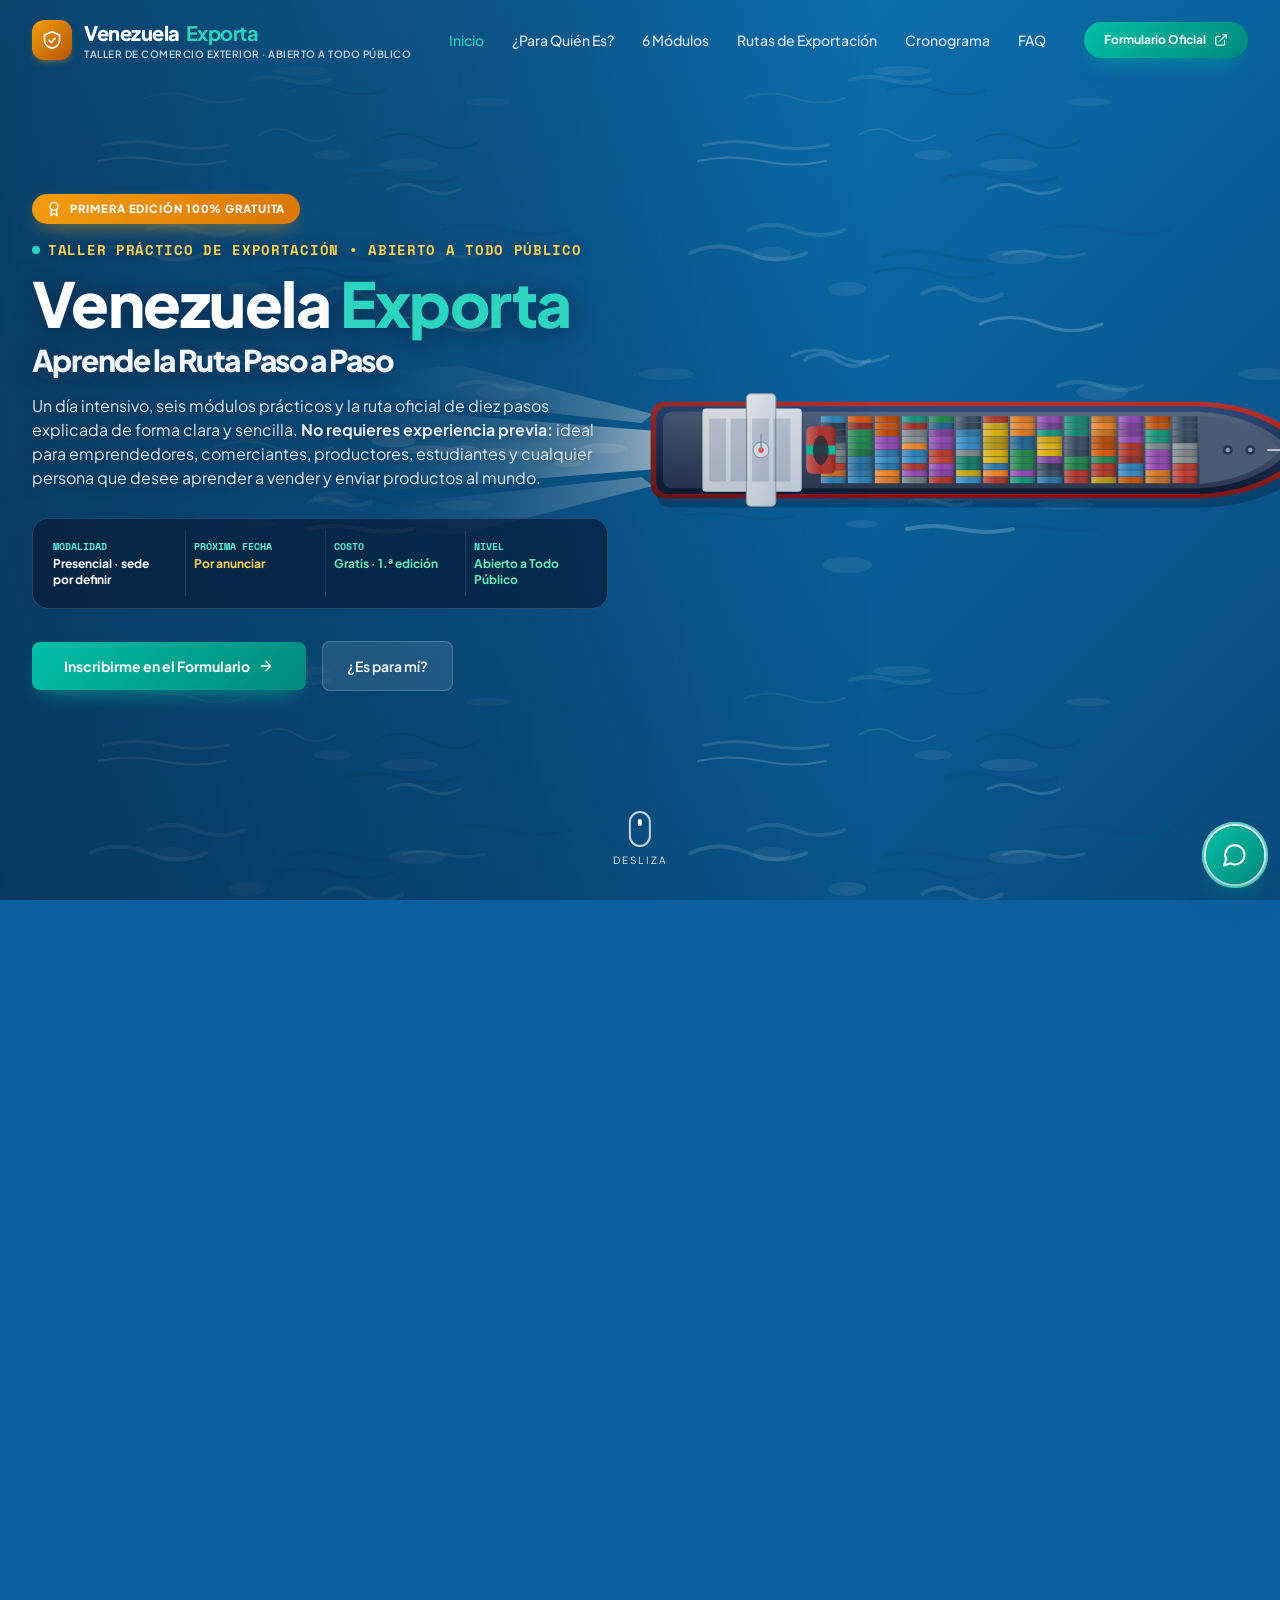
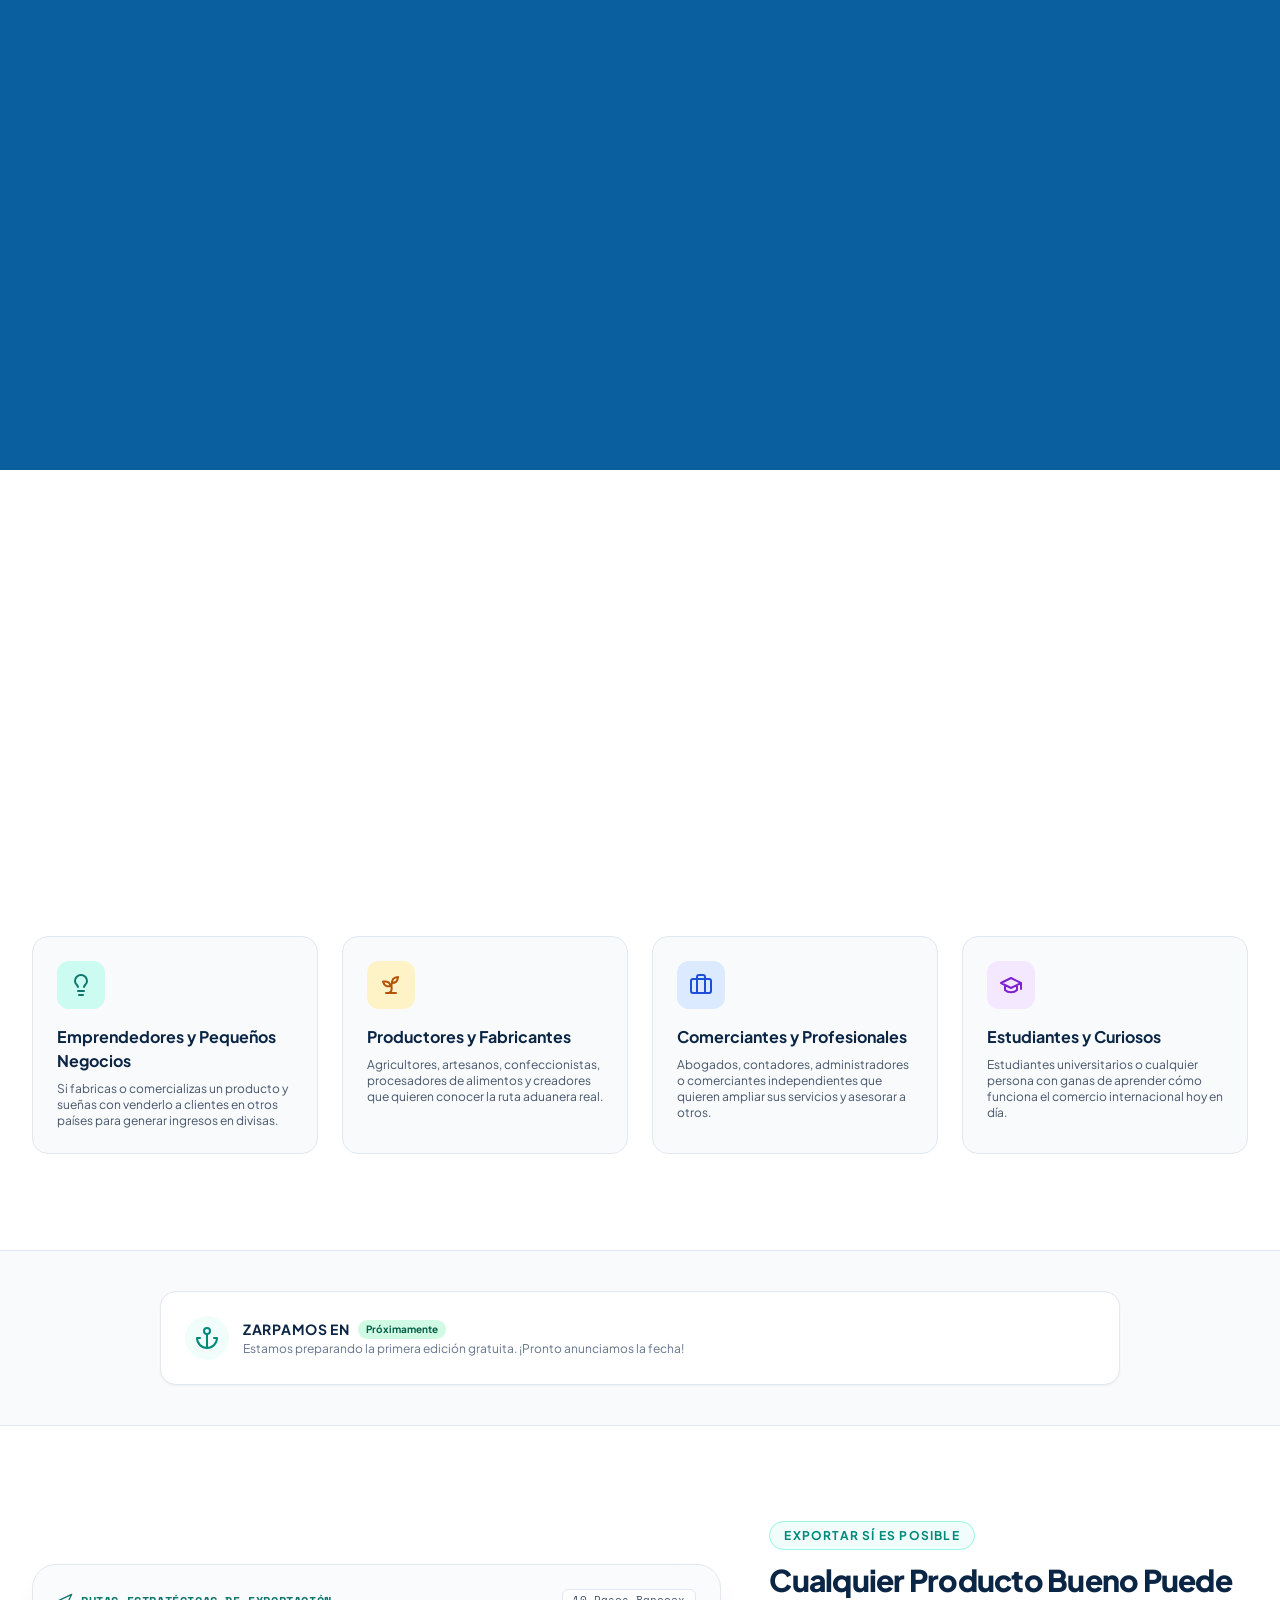
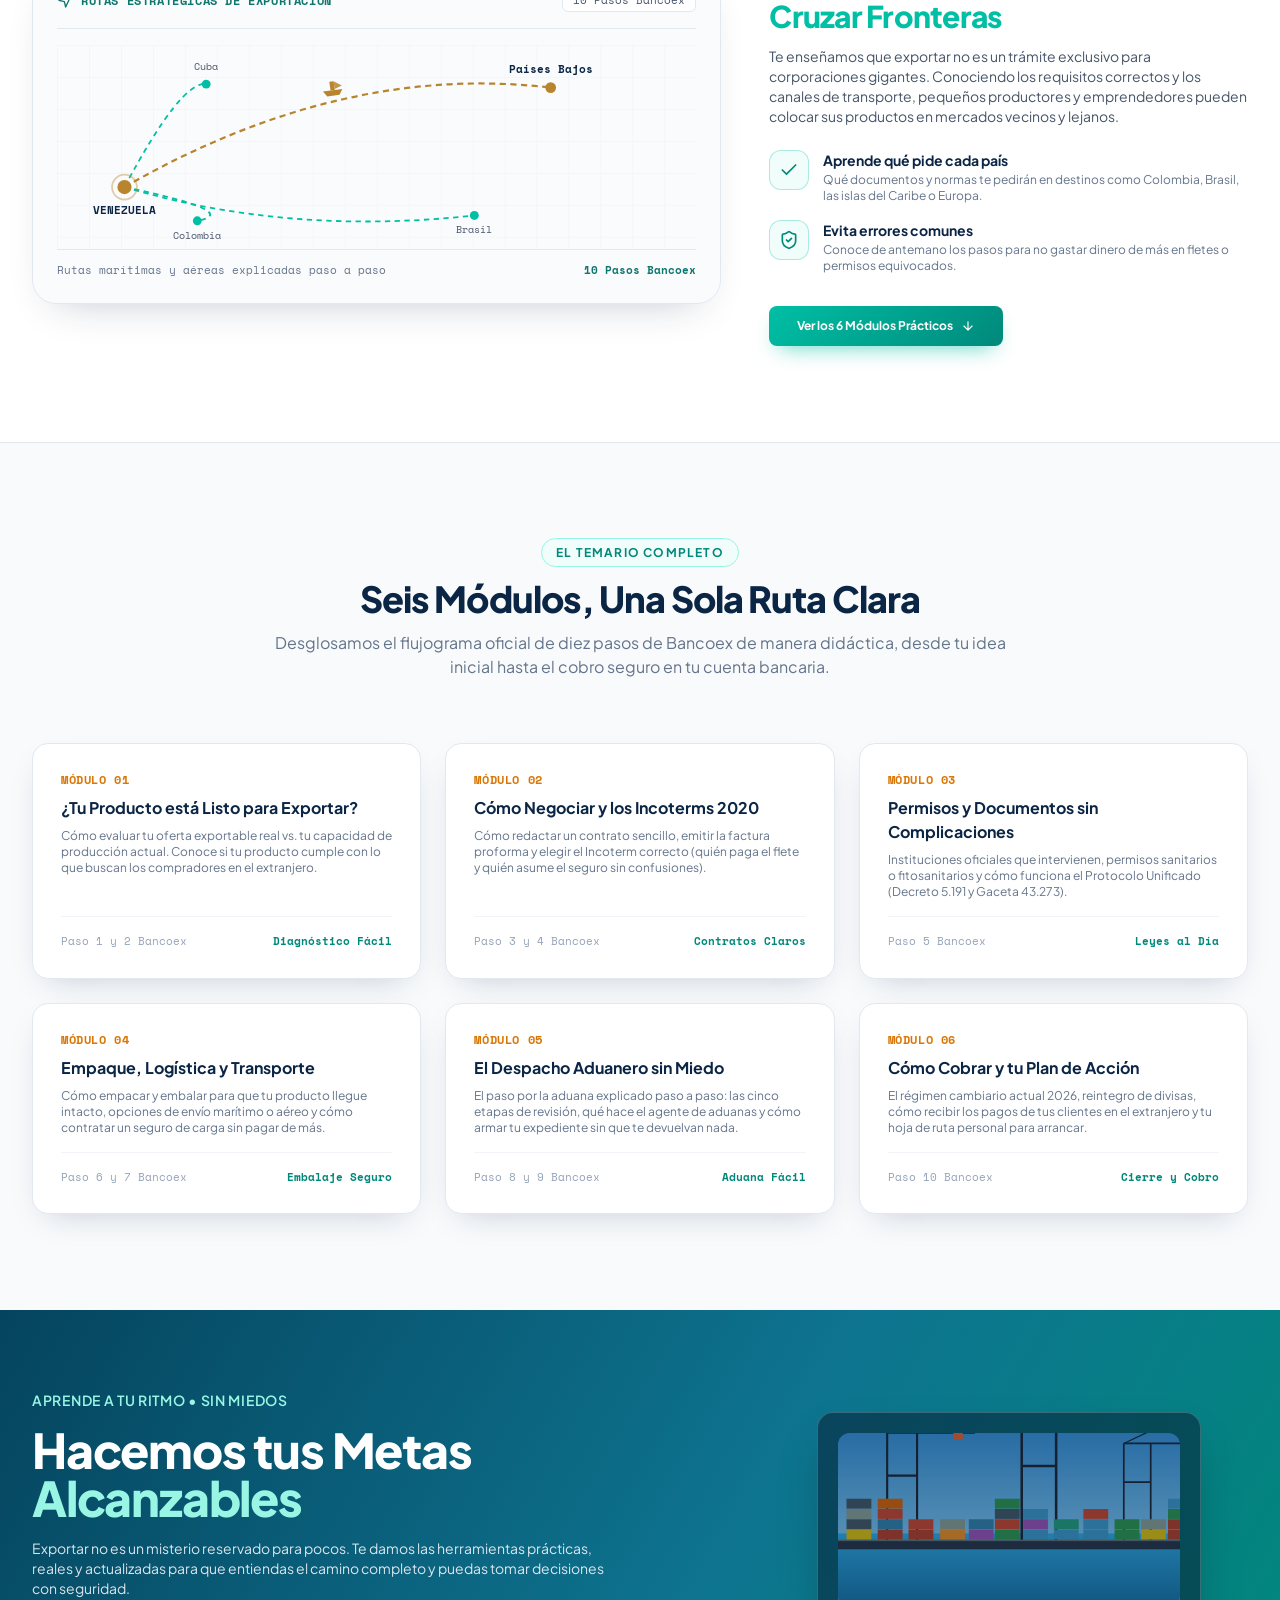
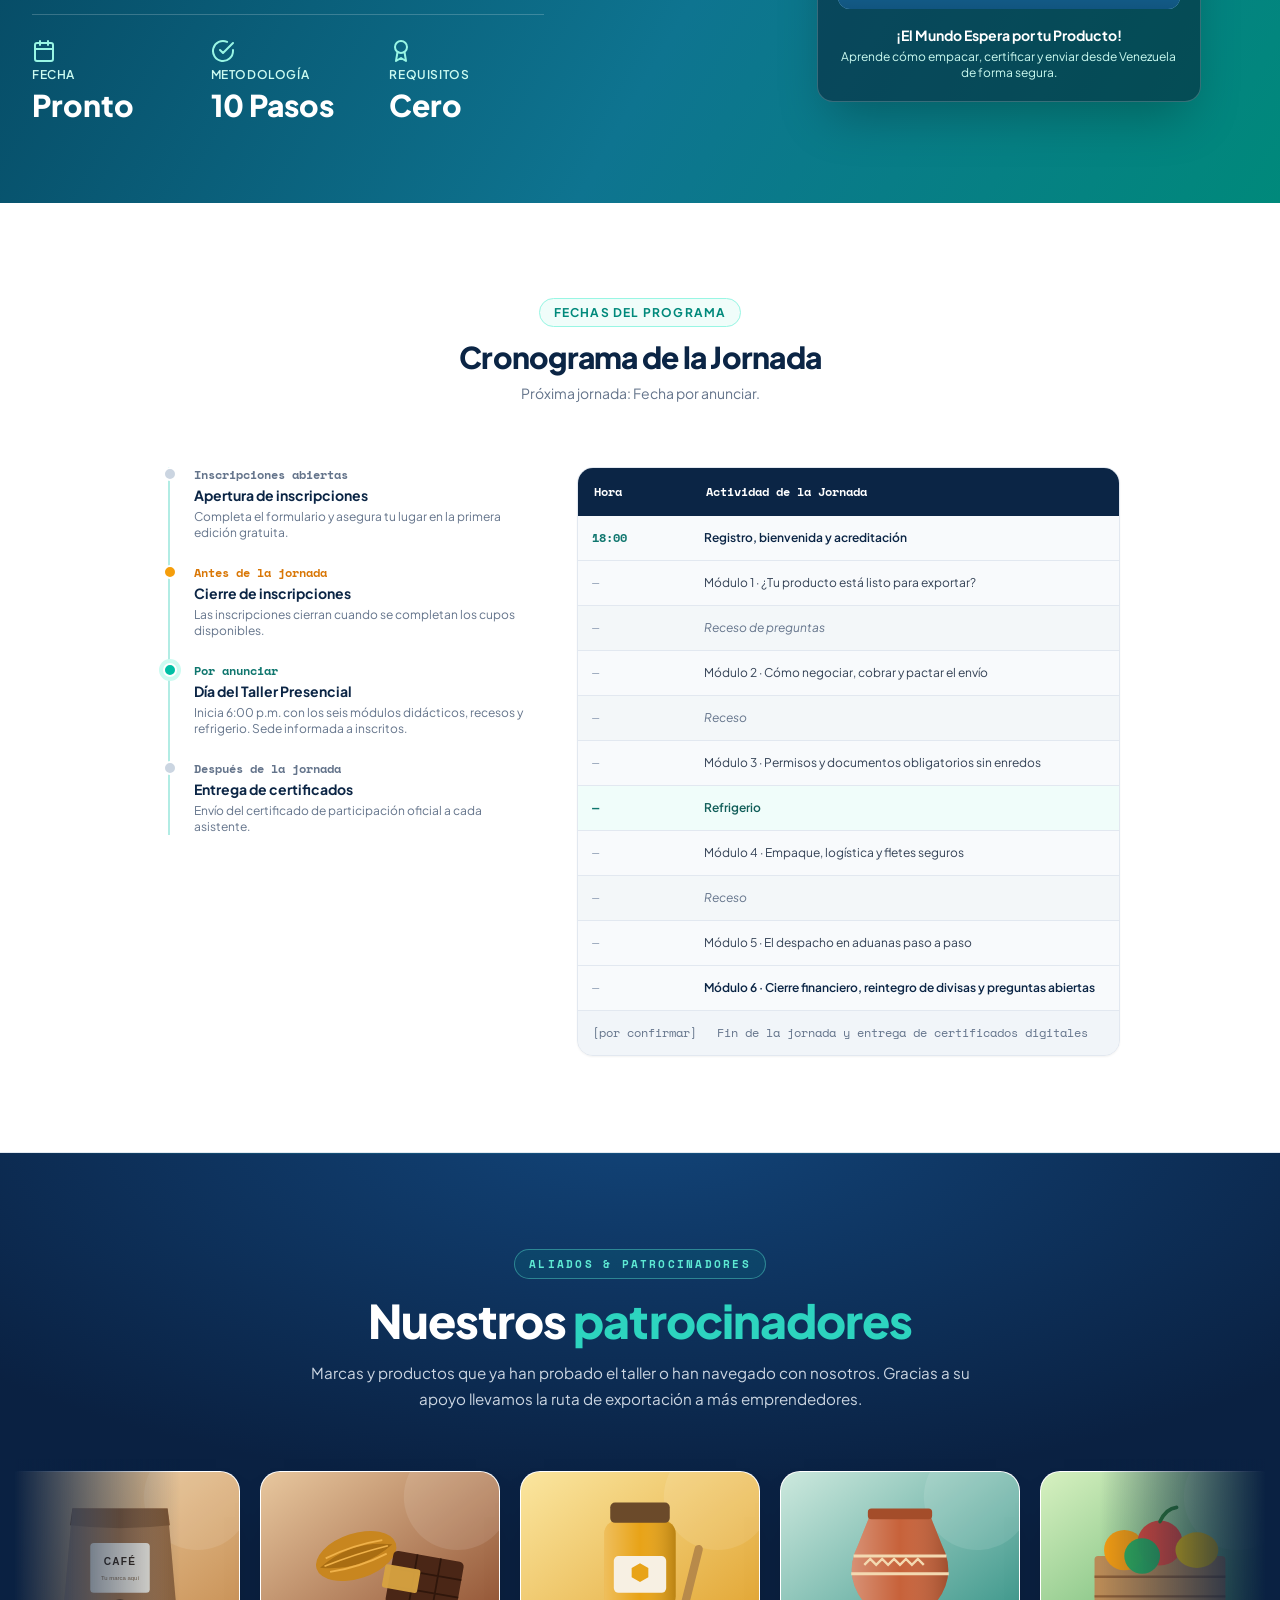
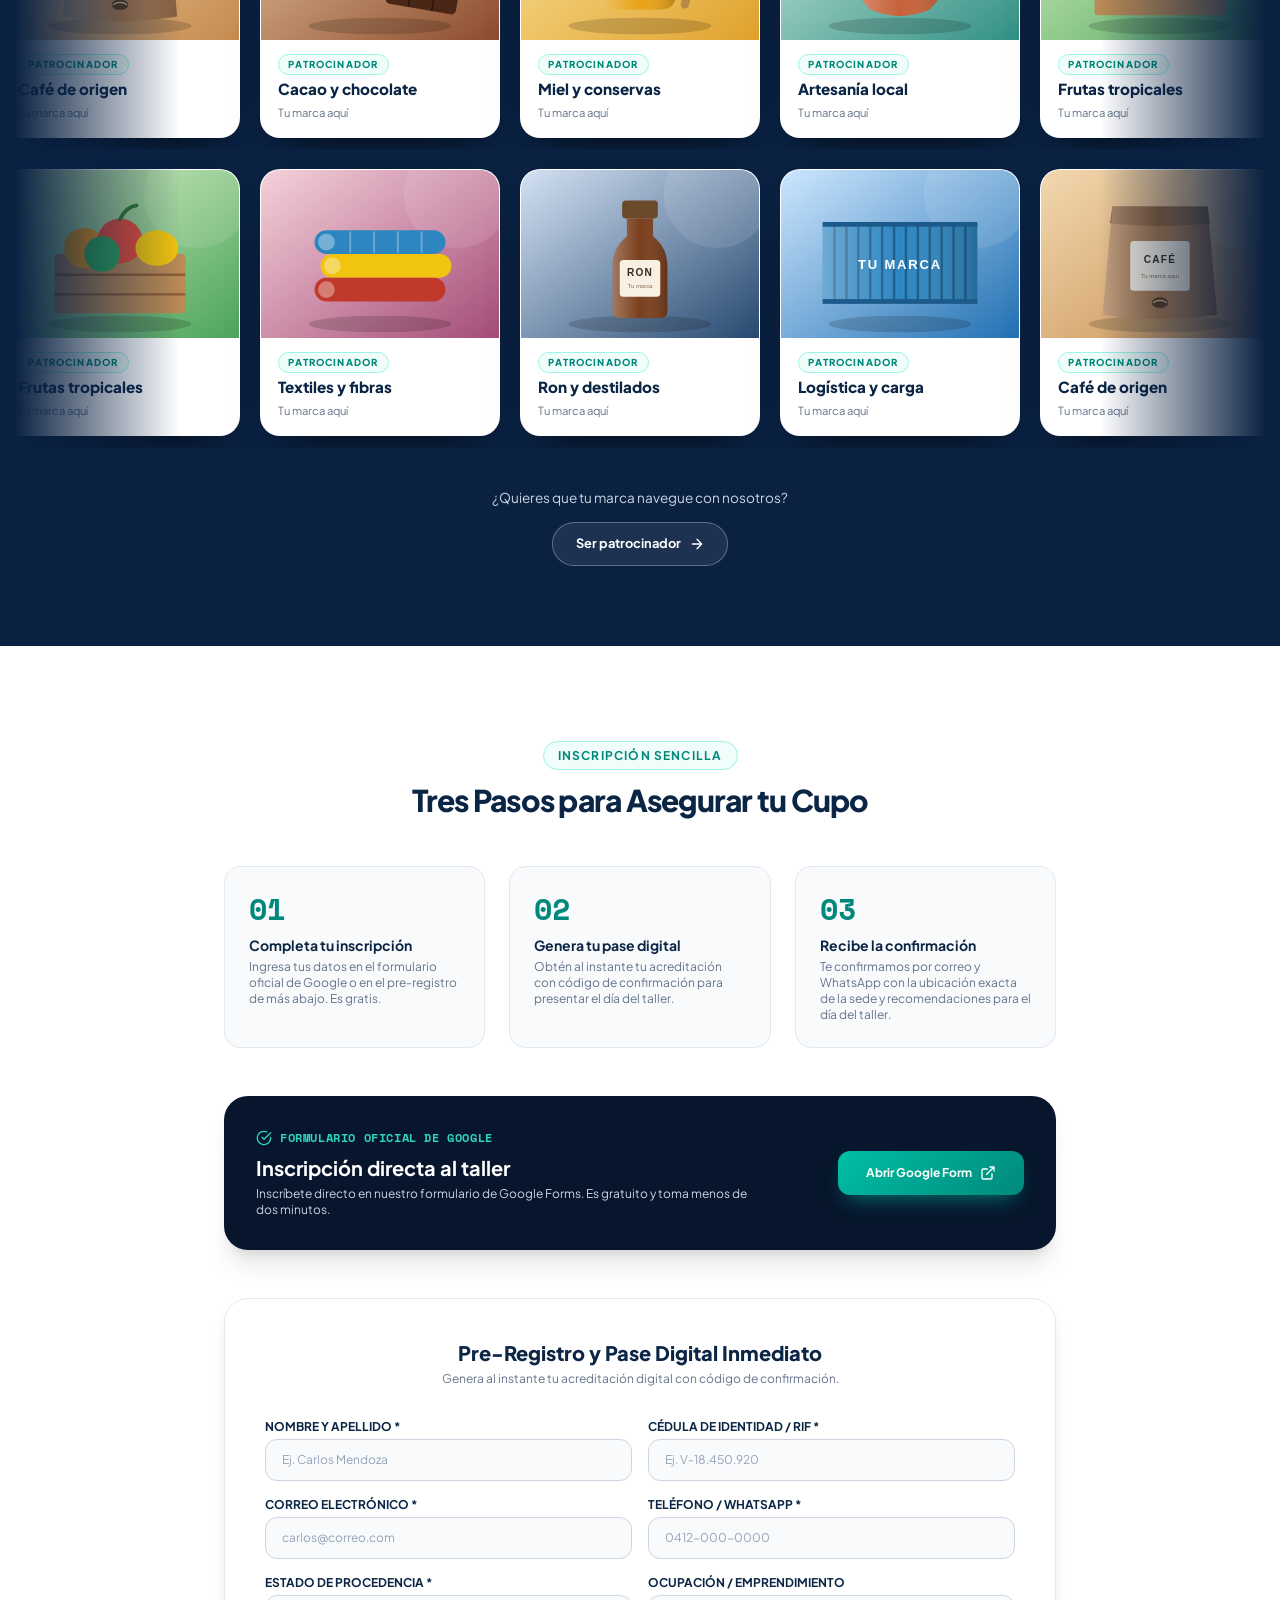
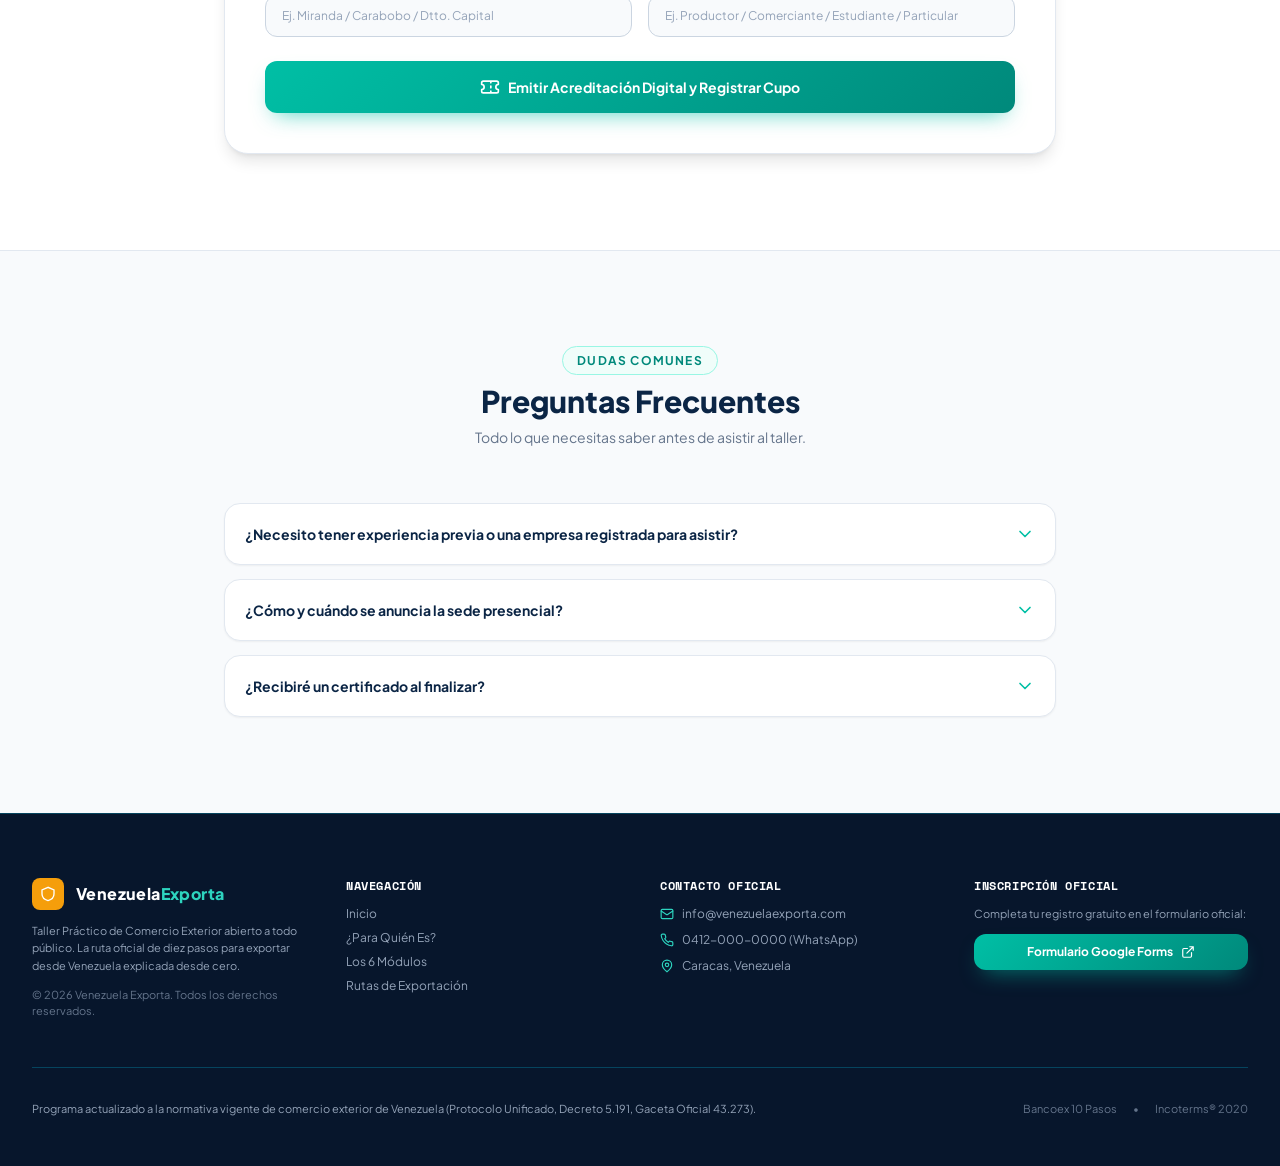
==== index.html @ de85832c "feat: version 2 de Venezuela Exporta lista para GitHub Pages" ====
<!DOCTYPE html>
<html lang="es">
<head>
  <meta charset="UTF-8">
  <meta http-equiv="refresh" content="0; url=./v2/">
  <meta name="viewport" content="width=device-width, initial-scale=1.0">
  <title>Venezuela Exporta</title>
  <script>
    window.location.replace("./v2/");
  </script>
</head>
<body style="font-family: system-ui, -apple-system, sans-serif; display: flex; align-items: center; justify-content: center; height: 100vh; margin: 0; background: #07162c; color: #fff;">
  <div style="text-align: center;">
    <p>Cargando Venezuela Exporta...</p>
    <p><a href="./v2/" style="color: #38bdf8; text-decoration: underline;">Haz clic aquí si no redirige automáticamente</a></p>
  </div>
</body>
</html>
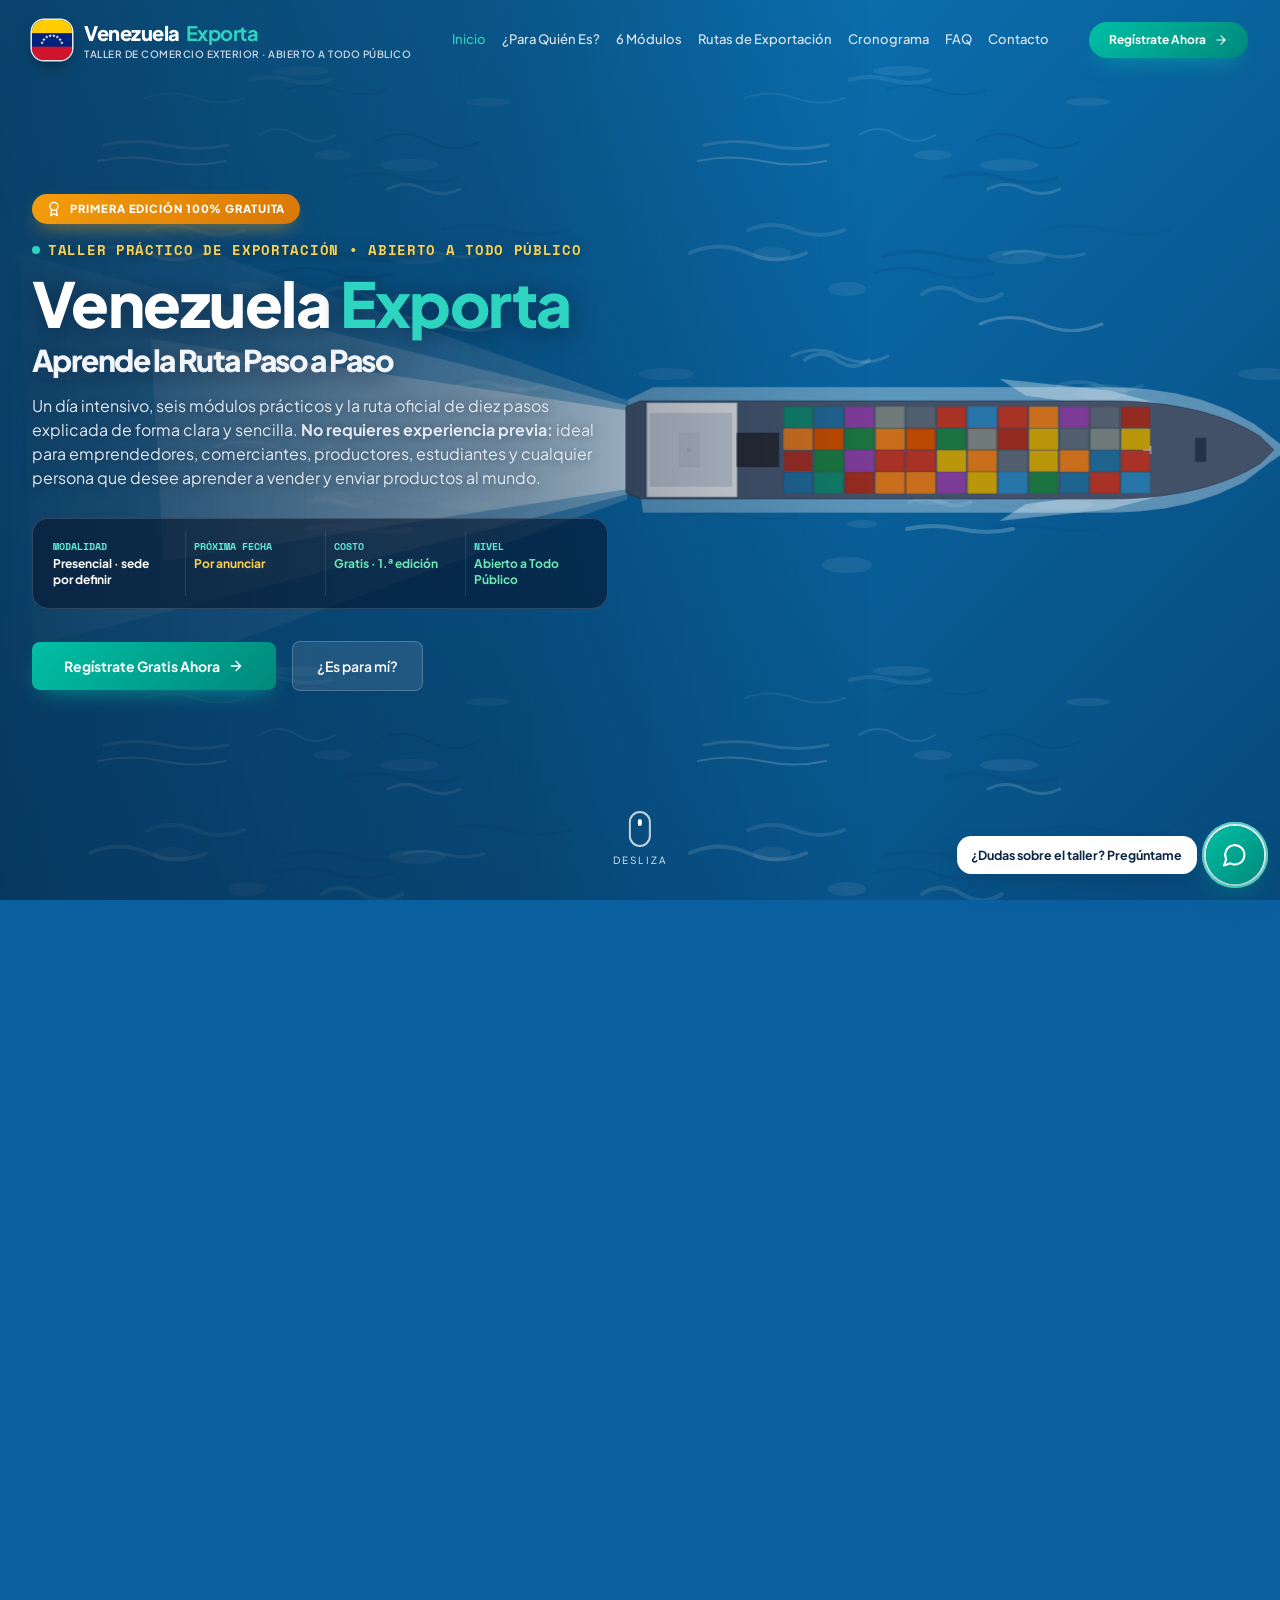
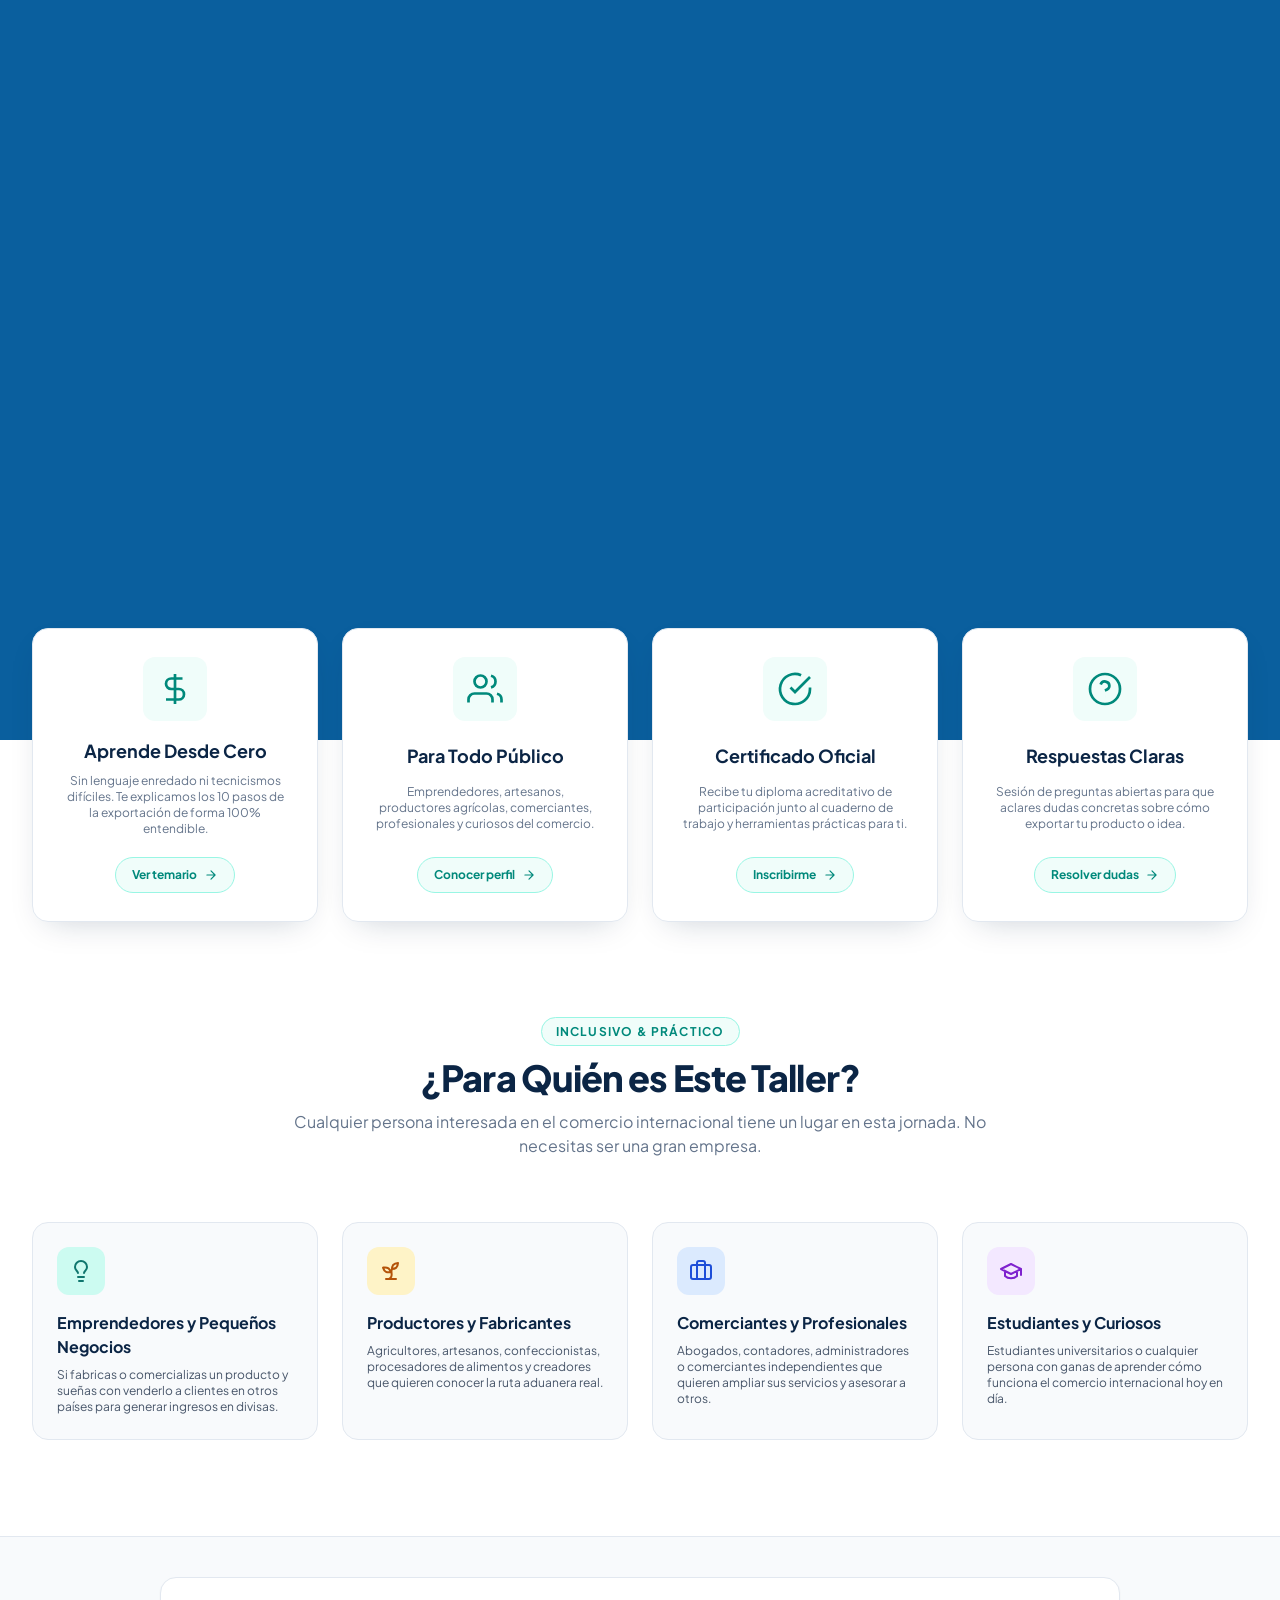
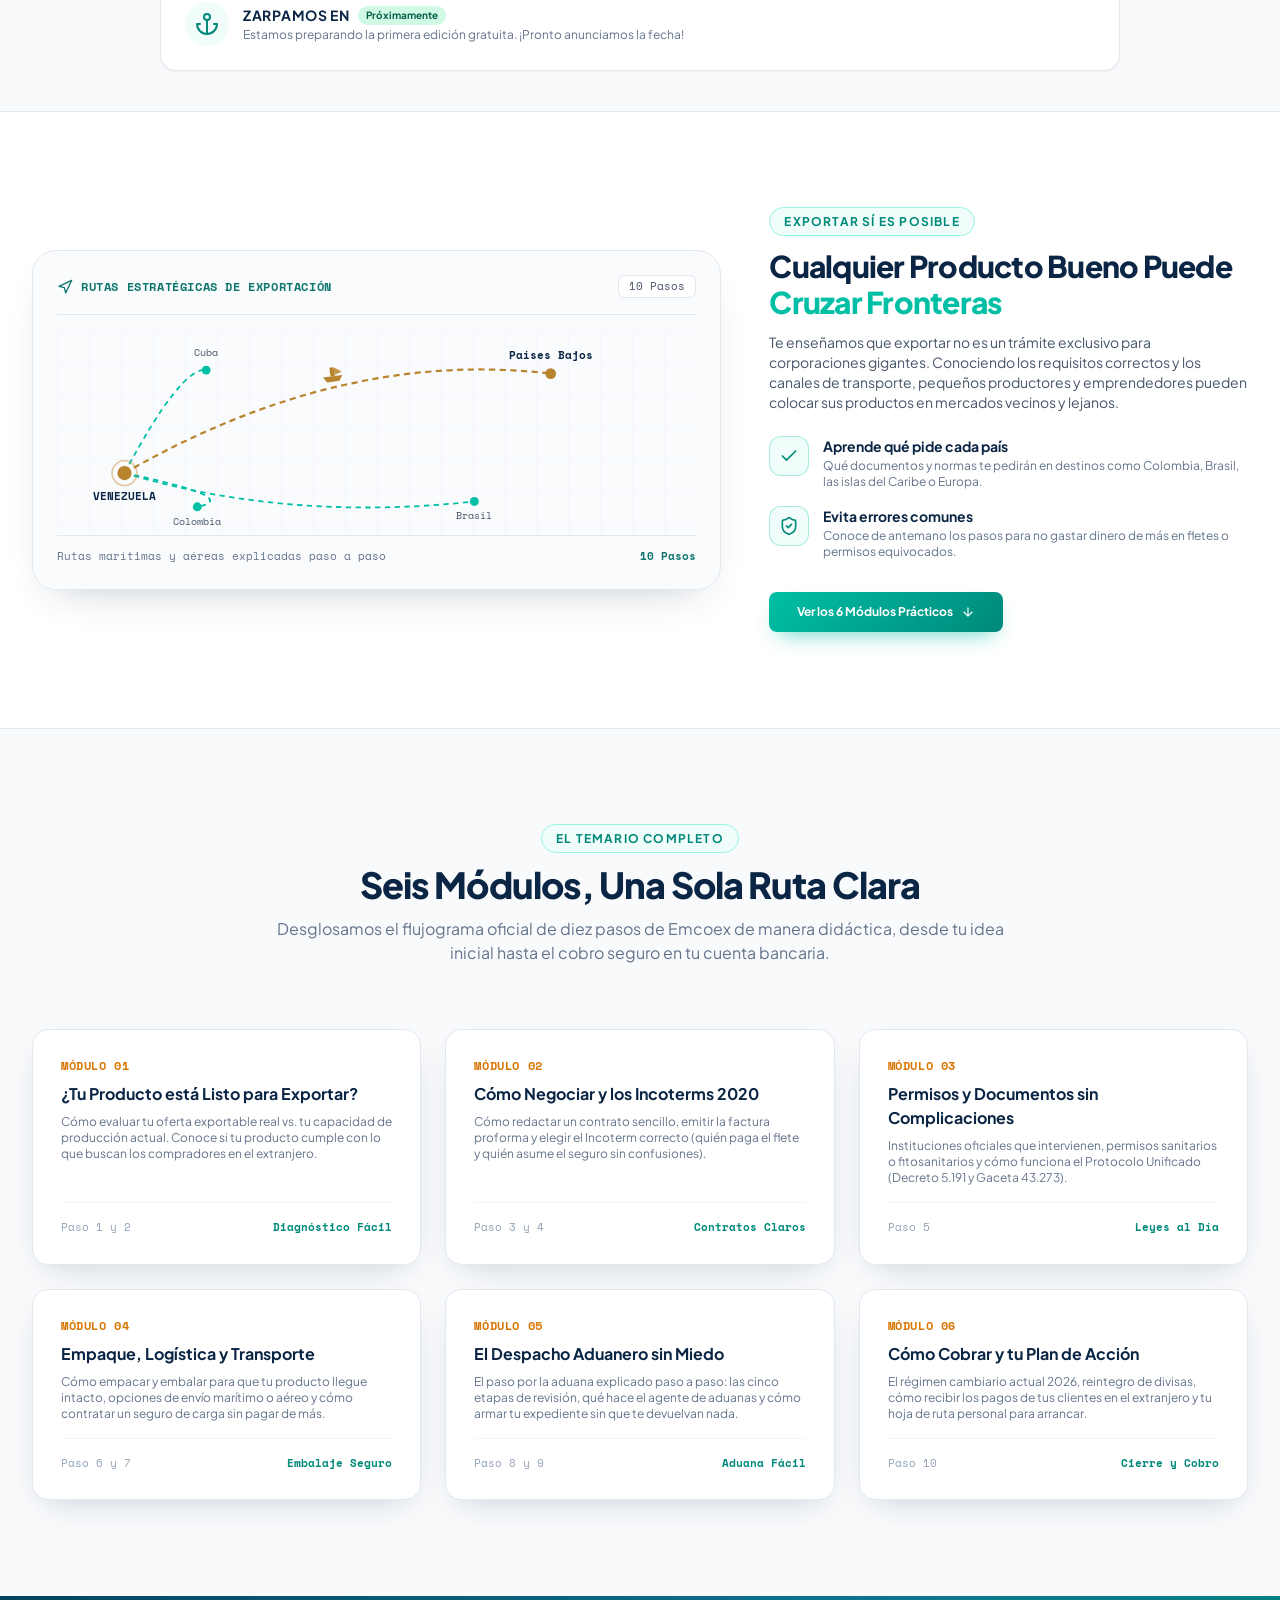
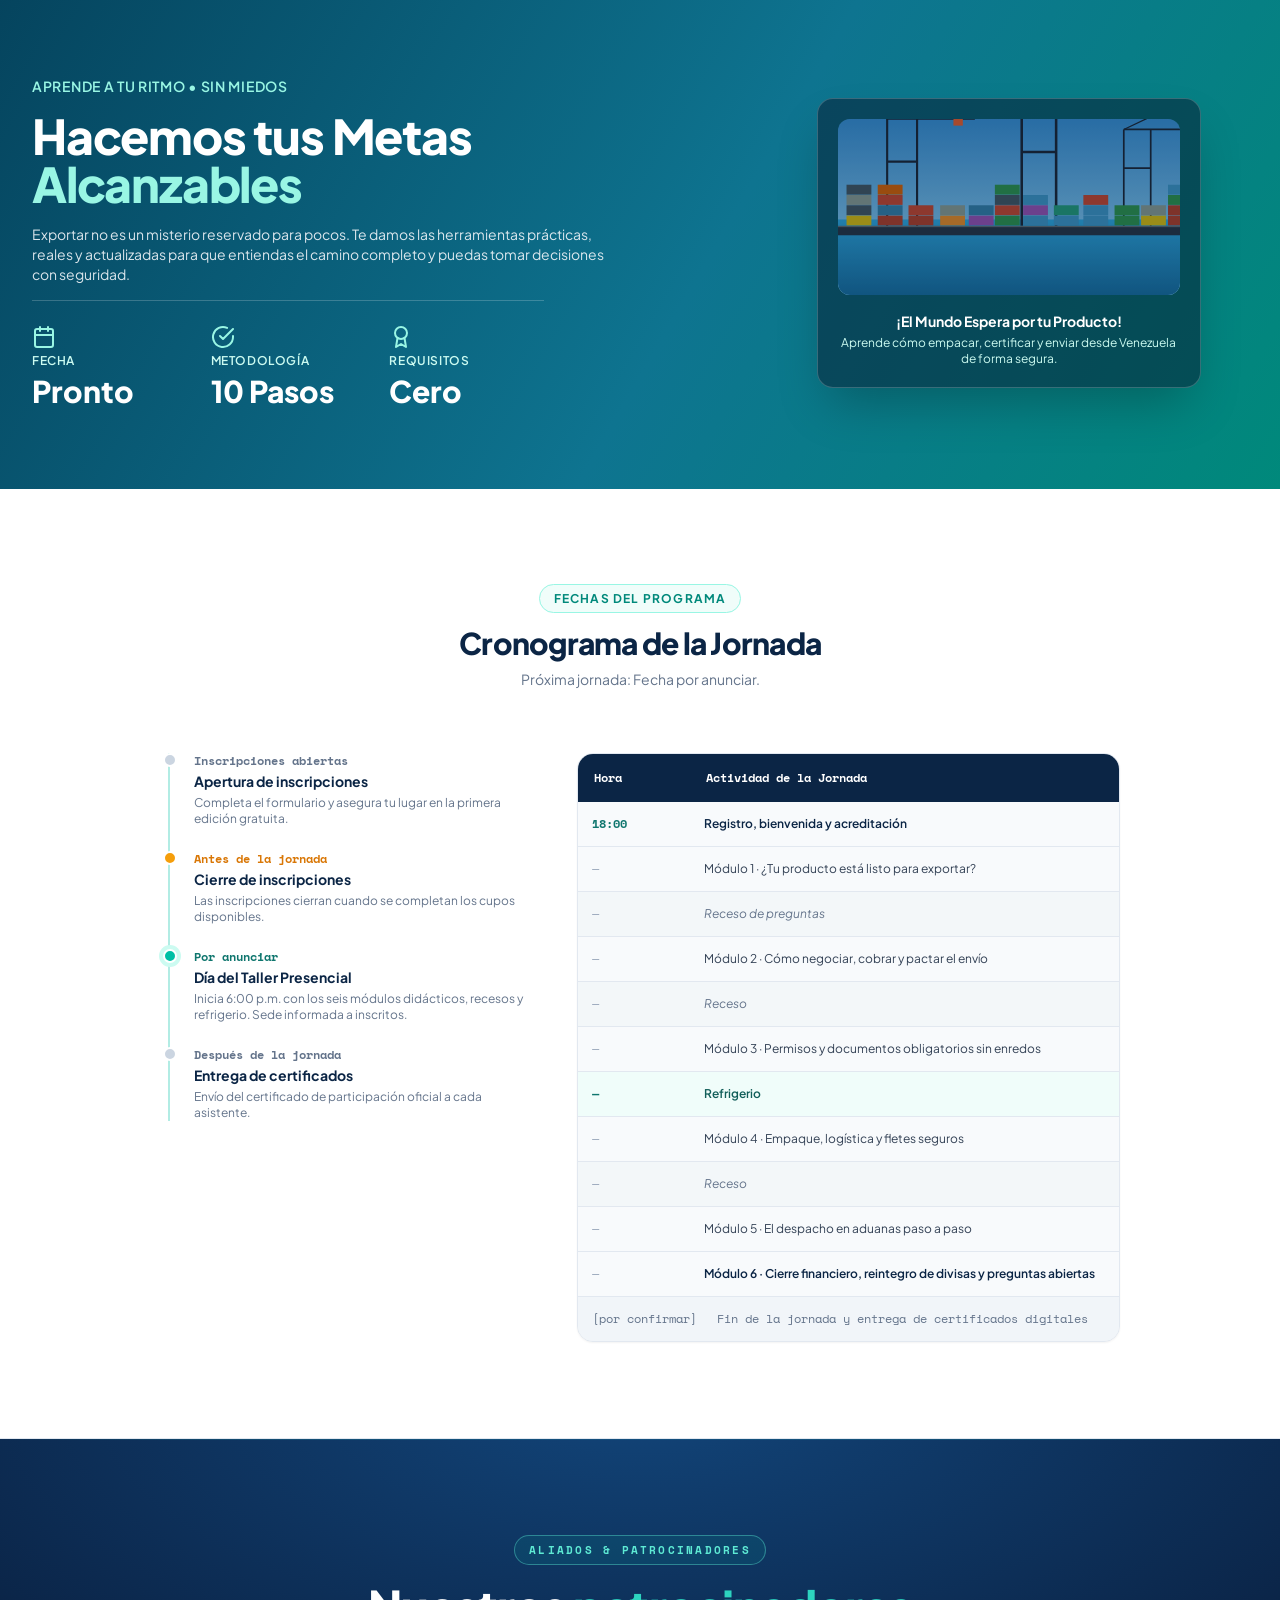
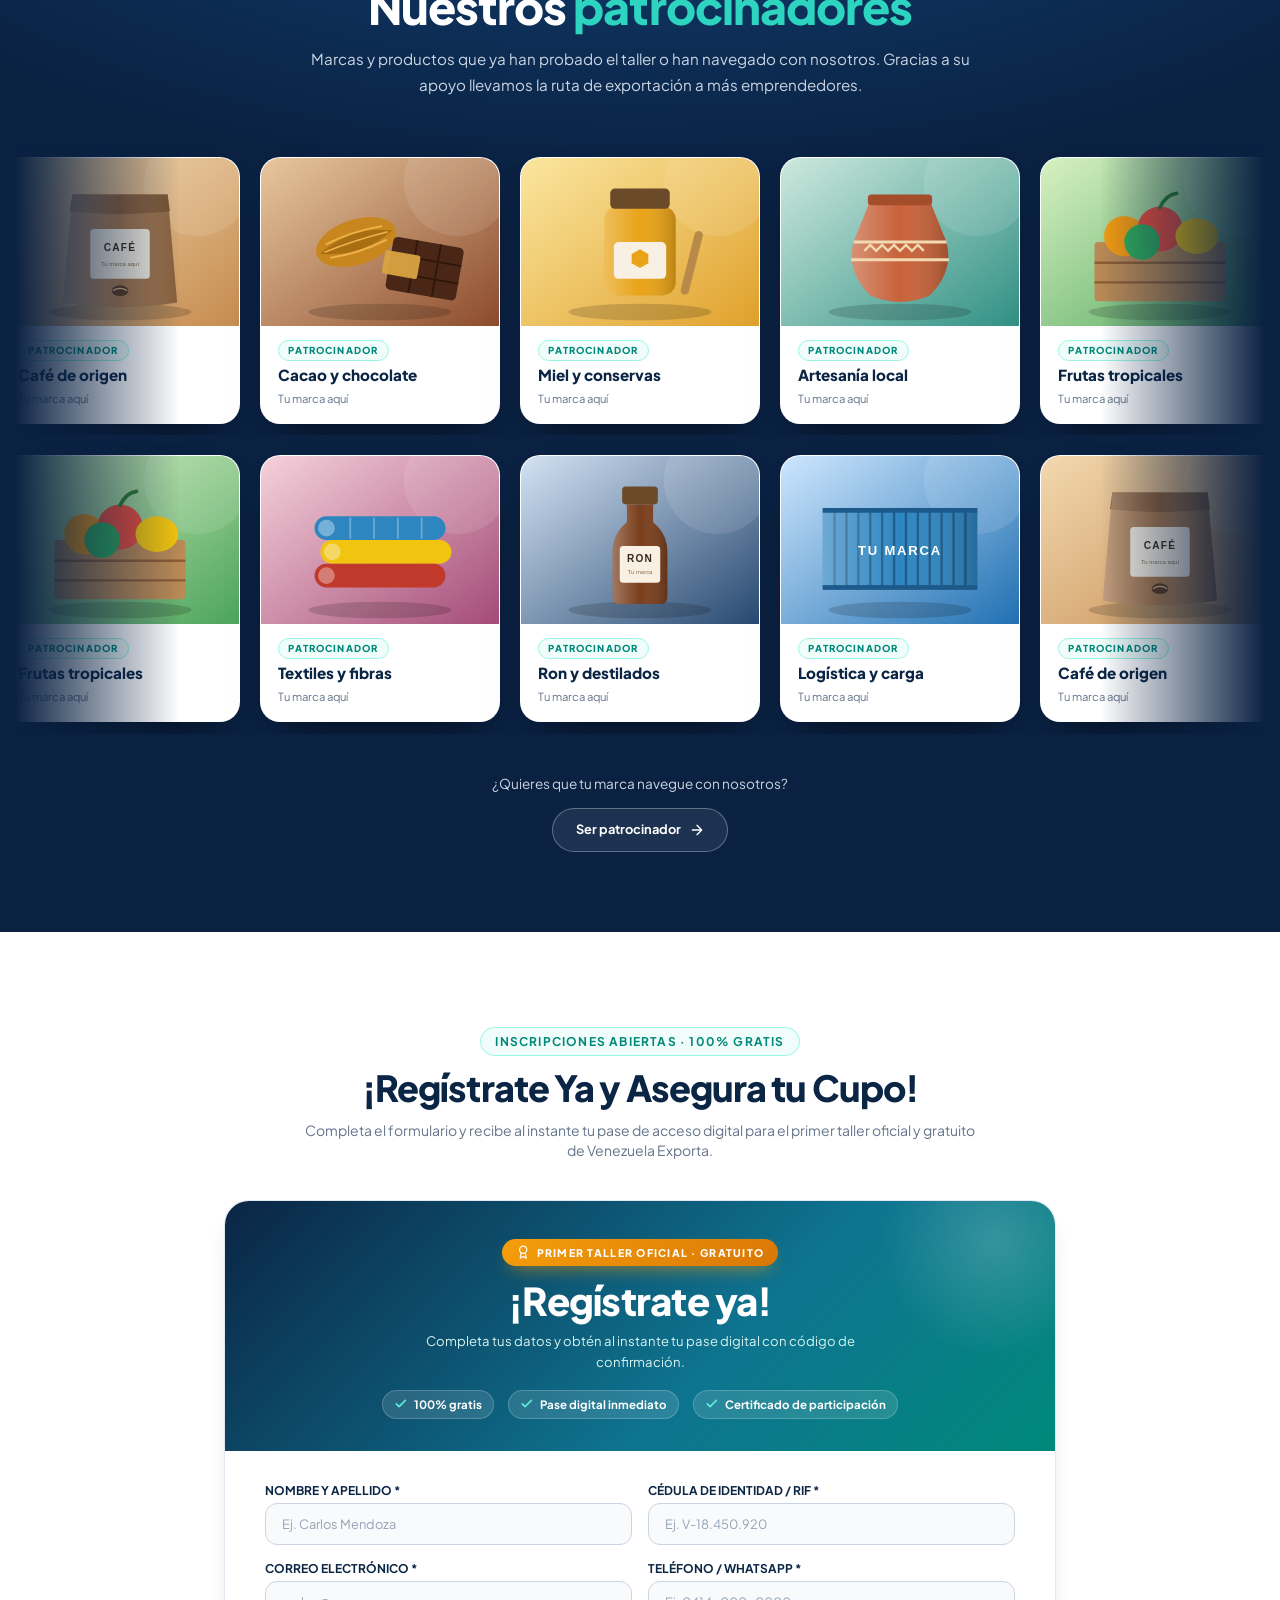
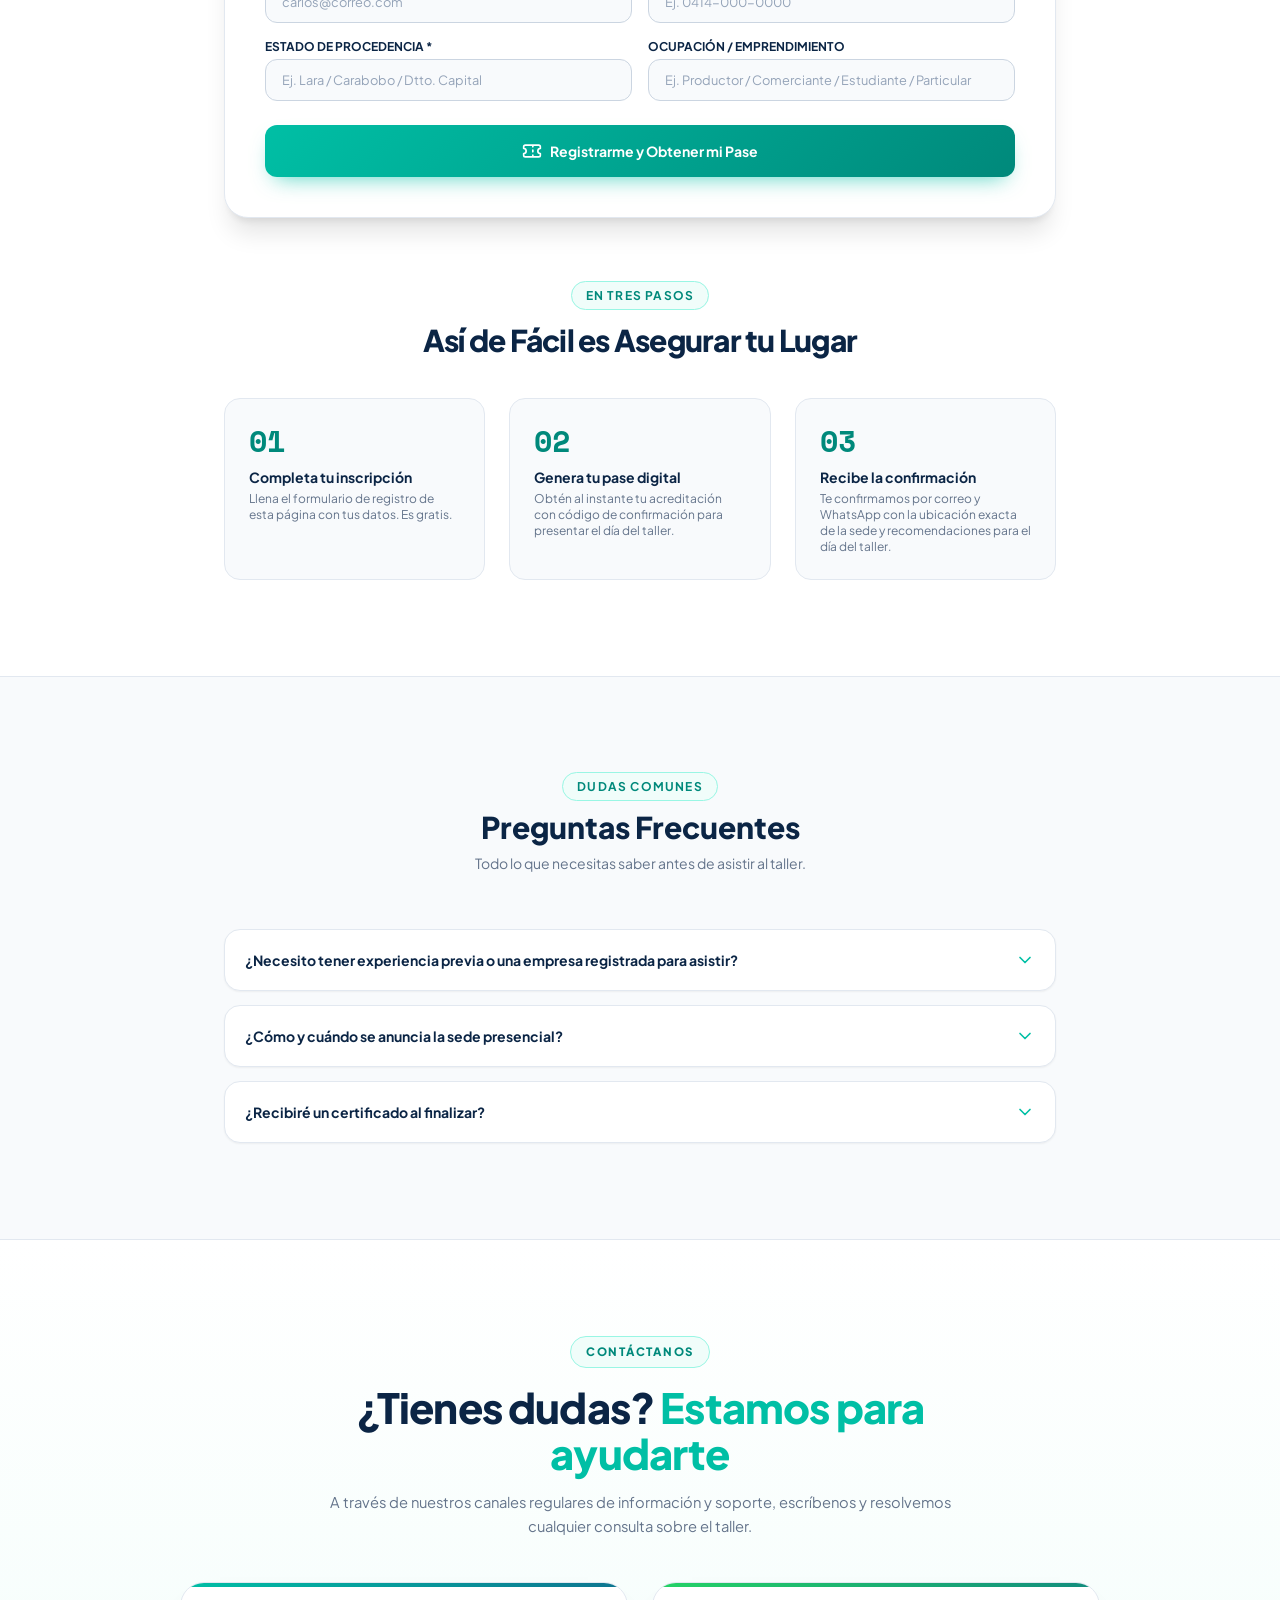
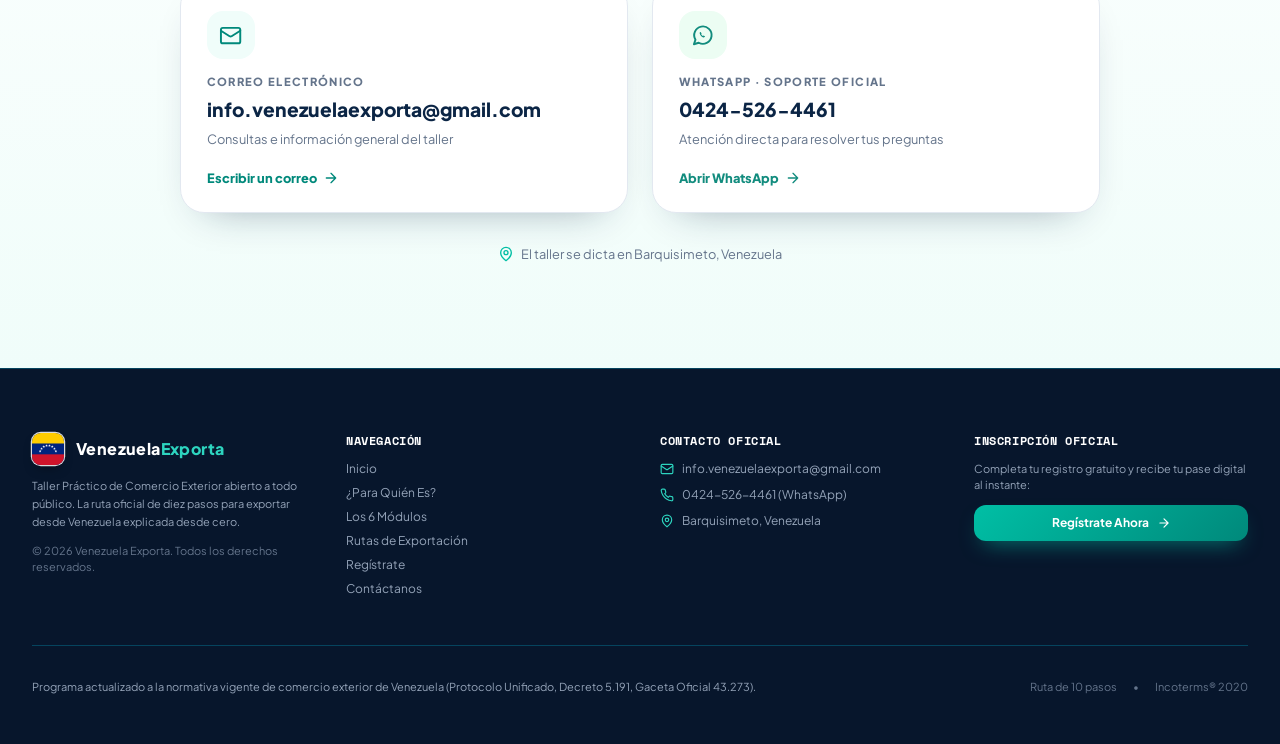
==== commit 0554b773: "feat: actualizar a version 3 (V3) de Venezuela Exporta y limpiar versiones/carpetas previas" ====
--- a/index.html
+++ b/index.html
@@ -2,17 +2,17 @@
 <html lang="es">
 <head>
   <meta charset="UTF-8">
-  <meta http-equiv="refresh" content="0; url=./v2/">
+  <meta http-equiv="refresh" content="0; url=./v3/">
   <meta name="viewport" content="width=device-width, initial-scale=1.0">
-  <title>Venezuela Exporta</title>
+  <title>Venezuela Exporta (v3)</title>
   <script>
-    window.location.replace("./v2/");
+    window.location.replace("./v3/");
   </script>
 </head>
 <body style="font-family: system-ui, -apple-system, sans-serif; display: flex; align-items: center; justify-content: center; height: 100vh; margin: 0; background: #07162c; color: #fff;">
   <div style="text-align: center;">
-    <p>Cargando Venezuela Exporta...</p>
-    <p><a href="./v2/" style="color: #38bdf8; text-decoration: underline;">Haz clic aquí si no redirige automáticamente</a></p>
+    <p>Cargando Venezuela Exporta (v3)...</p>
+    <p><a href="./v3/" style="color: #38bdf8; text-decoration: underline;">Haz clic aquí si no redirige automáticamente</a></p>
   </div>
 </body>
 </html>
